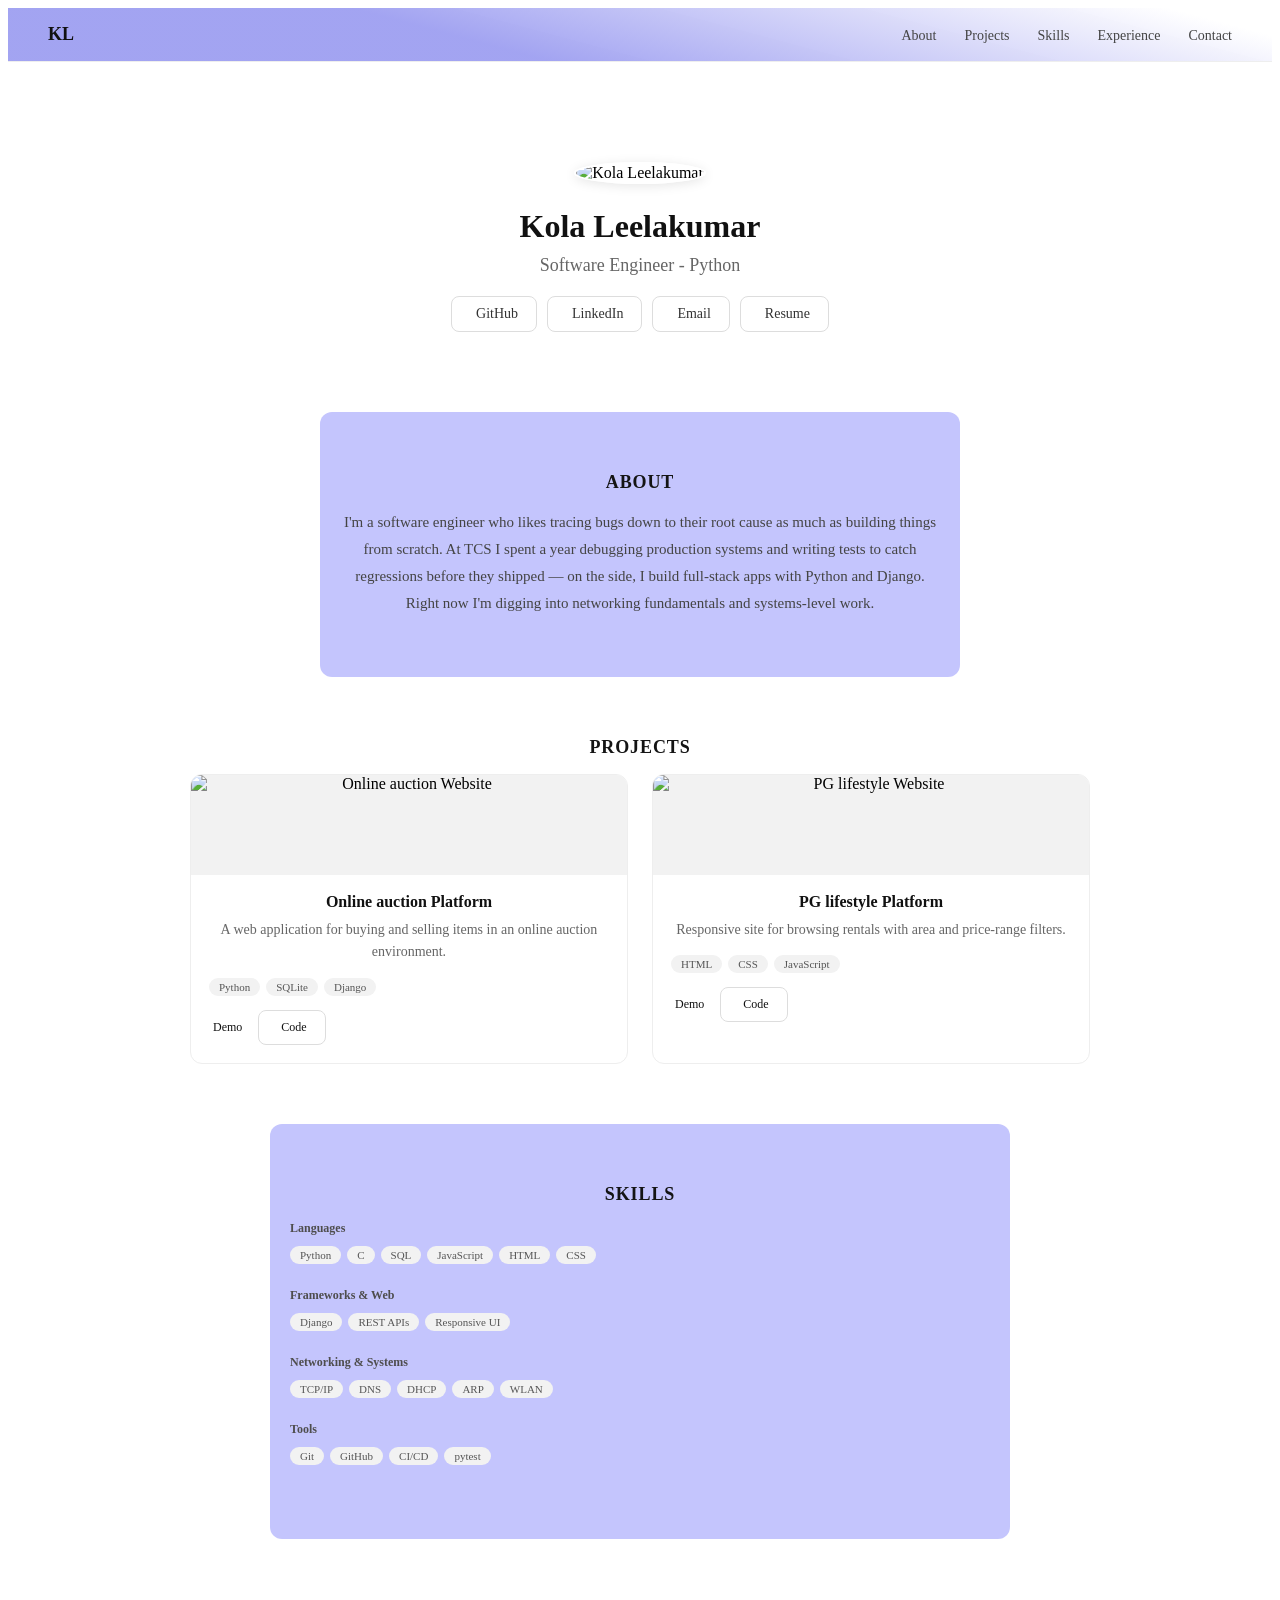
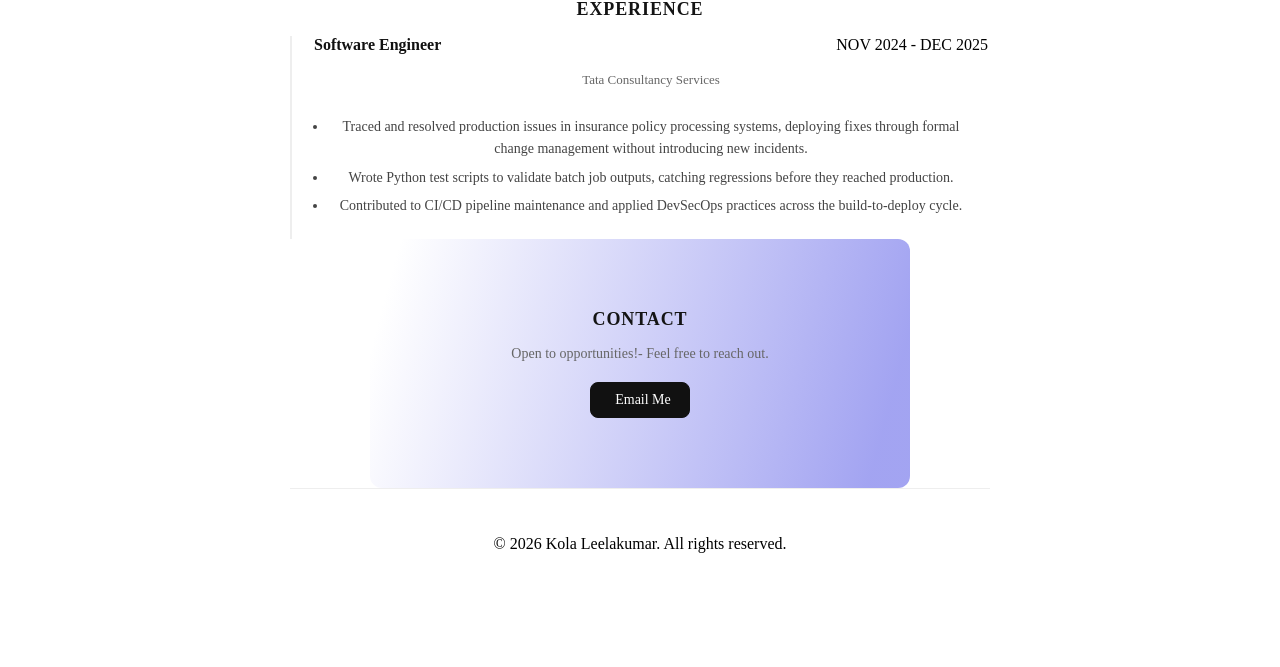
==== index.html @ c90a5a14 "Rename my_port.html to index.html" ====
<!Doctype html>
<html lang="en">
    <head>
        <meta charset="UTF-8">
        <meta name="viewport" content="width=device-width, initial-scale=1.0">
        <title>My Portfolio</title>
        <link rel="stylesheet" href="my_port.css">
        <link rel="stylesheet" href="https://cdn.jsdelivr.net/npm/@tabler/icons-webfont@latest/tabler-icons.min.css">        
    </head>
    <body>
        <nav class="navbar">
            <a href="#home" class="nav-logo">KL </a>

                <ul class="nav-links" id="navLinks">
                    <li><a href="#about">About</a></li>
                    <li><a href="#projects">Projects</a></li>
                    <li><a href="#skills">Skills</a></li>
                    <li><a href="#experience">Experience</a></li>
                    <li><a href="#contact">Contact</a></li>
                </ul>

            <button class="nav-toggle" id="navToggle" aria-label="Toggle menu">
            <span></span><span></span><span></span>
            </button>
        </nav>

        <section class="hero" id="home">
            <div class="hero-content">
                <img src="C:\Users\wfa\Downloads\my_port\templates\images\profile.jpg" alt="Kola Leelakumar" class="hero-image">
                <h1> Kola Leelakumar</h1>
                <p class="hero-tagline">Software Engineer - Python</p>

                <div class="hero-links">
                    <a href='https://github.com/yourusername' target="_blank" class="btn" ><i class='ti ti-brand-github' aria-hidden="true"></i> GitHub</a>
                    <a href='https://linkedin.com/in/yourusername' target="_blank" class="btn"><i class='ti ti-brand-linkedin' aria-hidden="true"></i> LinkedIn</a>
                    <a href="mailto:kolaleelakumar425@gmail.com" class="btn"><i class='ti ti-mail' ></i> Email</a>
                    <a href="C:\Users\wfa\Downloads\my_port\templates\docs\Resume.pdf" target="_blank" class="btn"><i class='ti ti-file' aria-hidden="true"   ></i> Resume</a>
                </div>
            </div>
        </section>

        <section class="about" id="about">
            <h2 class="section-label">About</h2>
            <p class="about-text">I'm a software engineer who likes tracing bugs down to their root cause as much as
                building things from scratch. At TCS I spent a year debugging production systems
                and writing tests to catch regressions before they shipped — on the side, I build
                full-stack apps with Python and Django. Right now I'm digging into networking
                fundamentals and systems-level work.  </p>
        </section>

        <section class="projects" id="projects">
            <p class="section-label">Projects</p>
            <div class="project-grid">

                <div class="project-card">
                    <img src="#" alt="Online auction Website" class="project-image">
                    <div class="project-body">
                        <h3>Online auction Platform</h3>
                        <p class="project-desc">A web application for buying and selling items in an online auction environment.</p>
                        <div class="tag-row">
                            <span class="tag">Python</span>
                            <span class="tag">SQLite</span>
                            <span class="tag">Django</span>

                        </div>
                        <div class="project-links">
                            <a href="project-link.com" target="_blank"><i class="ti ti-external-link"></i>Demo</a>
                            <a href="github.com" target="_blank" class="btn">
                                <i class='ti ti-brand-github' ></i> Code
                            </a>
                        </div>
                    </div>
                </div>

                <div class="project-card">
                    <img src="#" alt="PG lifestyle Website" class="project-image">
                    <div class="project-body">
                        <h3>PG lifestyle Platform</h3>
                        <p class="project-desc">Responsive site for browsing rentals with area and price-range filters.</p>
                        <div class="tag-row">
                            <span class="tag">HTML</span>
                            <span class="tag">CSS</span>
                            <span class="tag">JavaScript</span>

                        </div>
                        <div class="project-links">
                            <a href="project-link.com" target="_blank"><i class="ti ti-external-link"></i>Demo</a>
                            <a href="github.com" target="_blank" class="btn">
                                <i class='ti ti-brand-github' ></i> Code
                            </a>
                        </div>
                    </div>
                </div>
            </div>
        </section>

        <section class="skills" id="skills">
  <p class="section-label">Skills</p>

  <div class="skills-group">
    <p class="skills-category">Languages</p>
    <div class="tag-row">
      <span class="tag">Python</span>
      <span class="tag">C</span>
      <span class="tag">SQL</span>
      <span class="tag">JavaScript</span>
      <span class="tag">HTML</span>
      <span class="tag">CSS</span>
    </div>
  </div>

  <div class="skills-group">
    <p class="skills-category">Frameworks & Web</p>
    <div class="tag-row">
      <span class="tag">Django</span>
      <span class="tag">REST APIs</span>
      <span class="tag">Responsive UI</span>
    </div>
  </div>

  <div class="skills-group">
    <p class="skills-category">Networking & Systems</p>
    <div class="tag-row">
      <span class="tag">TCP/IP</span>
      <span class="tag">DNS</span>
      <span class="tag">DHCP</span>
      <span class="tag">ARP</span>
      <span class="tag">WLAN</span>
    </div>
  </div>

  <div class="skills-group">
    <p class="skills-category">Tools</p>
    <div class="tag-row">
      <span class="tag">Git</span>
      <span class="tag">GitHub</span>
      <span class="tag">CI/CD</span>
      <span class="tag">pytest</span>
    </div>
  </div>
</section>

<section class="experience" id="experience">
    <p class="section-label">Experience</p>
    <div class="exp-item">
        <div class="exp-header">
            <h3 class="exp-title">Software Engineer</h3>
            <span class="exp-duration"> NOV 2024 - DEC 2025</p>
        </div>
        <p class="exp-company">Tata Consultancy Services</p>
         <ul class="exp-list">
      <li>Traced and resolved production issues in insurance policy processing systems, deploying fixes through formal change management without introducing new incidents.</li>
      <li>Wrote Python test scripts to validate batch job outputs, catching regressions before they reached production.</li>
      <li>Contributed to CI/CD pipeline maintenance and applied DevSecOps practices across the build-to-deploy cycle.</li>
    </ul>

    </div>

</secton>

<section class="contact" id ='contact'>
    <p class="section-label">Contact</p>
    <p class="contact-text" >Open to opportunities!- Feel free to reach out.</p>
    <a href="mailto:kolaleelakumar425@gmail.com" class="btn btn-primary">
        <i class="ti ti-mail" aria-hidden="true"></i> Email Me
    </a>
</section>

<footer class="footer">
      <div class="footer-links">
    <a href="https://github.com/yourusername" target="_blank"><i class="ti ti-brand-github"></i></a>
    <a href="https://linkedin.com/in/yourusername" target="_blank"><i class="ti ti-brand-linkedin"></i></a>
    <a href="mailto:kolaleelakumar425@gmail.com"><i class="ti ti-mail"></i></a>
  </div>
    <p>&copy; 2026 Kola Leelakumar. All rights reserved.</p >

</footer>


</body>






















</html>
---- my_port.css ----
*{
    font-family: 'Times New Roman','Google sans', serif;
}
html{
    box-sizing: border-box;
    margin: 0;
    padding: 0;
}

.navbar {
  position: sticky;
  top: 0;
  z-index: 100;
  display: flex;
  align-items: center;
  justify-content: space-between;
  padding: 16px 40px;
  background: linear-gradient(15deg, rgba(105, 107, 233, 0.616)37%, rgba(255, 255, 255, 0.6)93%);
  backdrop-filter: blur(8px);
  border-bottom: 1px solid #eee;
}

.nav-logo {
  font-weight: 600;
  font-size: 18px;
  text-decoration: none;
  color: #111;

}

.nav-links {
  display: flex;
  gap: 28px;
  list-style: none;
  margin: 0;
  padding: 0;
}

.nav-links a {
  text-decoration: none;
  color: #444;
  font-size: 14px;
  transition: color 0.2s;
}

.nav-links a:hover {
  color: #111;
}

/* Hamburger — hidden on desktop */
.nav-toggle {
  display: none;
  flex-direction: column;
  gap: 5px;
  background: none;
  border: none;
  cursor: pointer;
}

.nav-toggle span {
  width: 22px;
  height: 2px;
  background: #111;
}

/* Mobile */
@media (max-width: 700px) {
  .nav-links {
    position: fixed;
    top: 60px;
    left: 0;
    right: 0;
    flex-direction: column;
    background: #fff;
    padding: 20px 40px;
    gap: 18px;
    transform: translateY(-150%);
    transition: transform 0.3s ease;
    border-bottom: 1px solid #eee;
  }

  .nav-links.open {
    transform: translateY(0);
  }

  .nav-toggle {
    display: flex;
  }
}

.hero {
    text-align: center;
    padding: 100px 20px 80px;
    max-width: 600px;
    margin: 0 auto;
}

.hero-image {
    height: 110px;
    width: 110px;
    border-radius: 50%;
    object-fit: cover;
    margin-bottom: 24px;
    border: 2px solid #fff;
    box-shadow: 0 2px 12px rgba(0, 0, 0, 0.1);
}

.hero h1{
    margin: 0 0 10px;
    font-size: 32px;
    font-weight: 600;
    color: #111;

}

.hero-tagline{
    font-size: 18px;
    font-weight: 400;
    color: #666;
    margin: 0 0 20px;
}

.hero-links{
    display:flex;
    gap:10px;
    justify-content:center;
    flex-wrap:wrap;
}

.btn {
  display: inline-flex;
  align-items: center;
  gap: 6px;
  padding: 9px 18px;
  border: 1px solid #ddd;
  border-radius: 8px;
  text-decoration: none;
  color: #333;
  font-size: 14px;
  transition: all 0.2s;
}

.btn:hover {
  border-color: #999;
  background: #f7f7f7;
}

.btn-primary {
  background: #111;
  color: #fff;
  border-color: #111;
}

.btn-primary:hover {
  background: #333;
  border-color: #333;
}

.about,.projects,.skills,.experience,.contact{
    max-width: 600px;
    margin: 0 auto;
    padding: 60px 20px;
    text-align: center;

}

.section-label{
  font-size: 18px;
  font-weight: 600;
  letter-spacing: 0.05em;
  text-transform: uppercase;
  color: #141414;
  margin: 0 0 16px;
}

.about{
    background: rgba(160, 162, 252, 0.616);
        
        border-radius: 12px;

}
.about-text{
    font-size : 15px;
    line-height: 1.8;
    margin: 0 ;
    color: #444;

}

.projects{
    max-width: 900px;
    margin: 0 auto;
    padding: 60px 20px;
}

.project-grid{
    display:grid;
    grid-template-columns: 1fr 1fr;
    gap: 24px;
}

.project-card{
    border:1px solid #eee;
    overflow:hidden;
    border-radius: 12px ;
    transition: transform 0.2s,box-shadow 0.2s;
}

.project-card:hover{
    transform: translateZ(-3px);
    box-shadow: 0 8px 24px rgba(105, 107, 233, 0.616);
}

.project-card img{
    width:100%;
    height:100px;
    object-fit:cover;
    background:#f2f2f2;
    display:block;

}

.project-body{
    padding:18px;
}
.project-body h3 {
  font-size: 16px;
  margin: 0 0 8px;
  color: #111;
}
.project-desc{
    color:#666;
    line-height:1.6;
    font-size:14px;
    margin: 0 0 14px;

}

.tag-row{
    display:flex;
    flex-wrap:wrap;
    gap:6px;
    margin-bottom:14px;
}

.tag{
    font-size:11px;
    color:#555;
    background:#f2f2f2;
    padding:3px 10px;
    border-radius:20px;
}

.project-links{
    display:flex;
    gap:16px;

}

.project-links a{
    color:#111;
    text-decoration:none;
    font-size:12px;
    display:inline-flex;
    align-items:center;
    gap:4px;
    
}

.project-links a:hover{
    color:#111;
    text-decoration:underline;
}

@media(max-width: 700px){
    .project-grid{
        grid-template-columns:1fr;
    }
}

.skills{
    max-width: 700px;
    margin: 0 auto;
    padding: 60px 20px;
    background: rgba(160, 162, 252, 0.616);
    border-radius: 12px;

}

.skills-group{
    margin-bottom:24px;
}

.skills-group:last-child{
    margin:0 ;
}

.skills-category{
    text-align:left;
    font-size:12px;
    font-weight:600;
    color:#4e4d4d;
    margin:0 0 10px;
    
}

.experience{
    max-width: 700px;
    margin: 0 auto;
    padding: 60px 20px;
}

.exp-item{
    border-left:2px solid #eee;
    padding-left:20px;

}

.exp-header{
    display:flex;
    align-items:baseline;
    justify-content:space-between;
    flex-wrap:wrap;
    gap:6px;
    margin:2px;
}

.exp-header h3 {
  font-size: 16px;
  margin: 0;
  color: #111;
}

.exp-date {
    font-size: 12px;
    color: #999;
    }

.exp-company{
    font-size: 13px;
    color: #666;
    margin: 0 0 12px;
}

.exp-list{
    margin:0;
    padding:16px;
}

.exp-list li{
    font-size:14px;
    color:#444;
    line-height:1.6;
    margin-bottom:6px;
}

.contact {
  max-width: 500px;
  margin: 0 auto;
  padding: 70px 20px;
  text-align: center;
background: linear-gradient(105deg, rgba(255, 255, 255, 0.6)5%,rgba(105, 107, 233, 0.616)93%);
border-radius: 12px;

}

.contact-text {
  font-size: 14px;
  color: #666;
  margin: 0 0 20px;
}

.footer {
  border-top: 1px solid #eee;
  padding: 30px 20px;
  text-align: center;
}

.footer-links {
  display: flex;
  gap: 18px;
  justify-content: center;
  margin-bottom: 12px;
}

.footer-links a {
  color: #666;
  font-size: 18px;
  transition: color 0.2s;
  text-decoration: none;
}

.footer-links a:hover {
  color: #111;
}

.footer-text {
  font-size: 12px;
  color: #999;
  margin: 0;
}
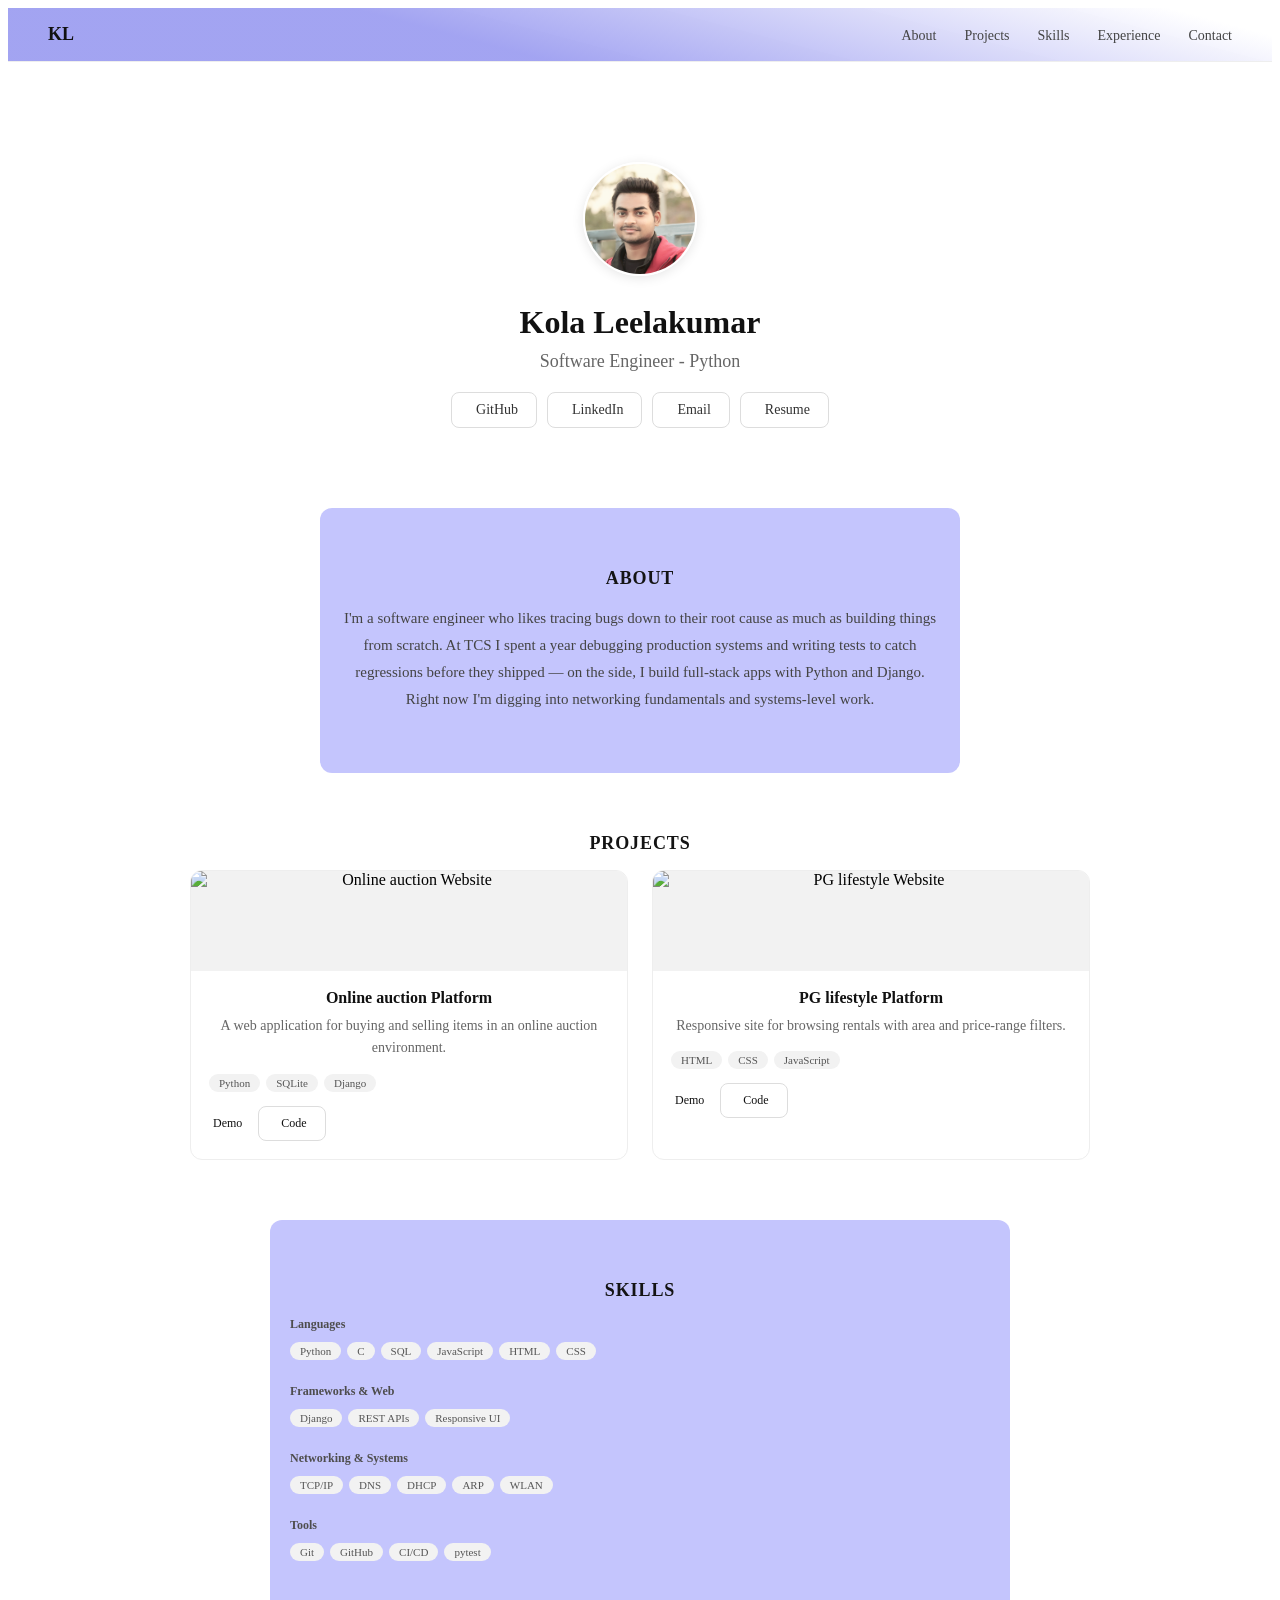
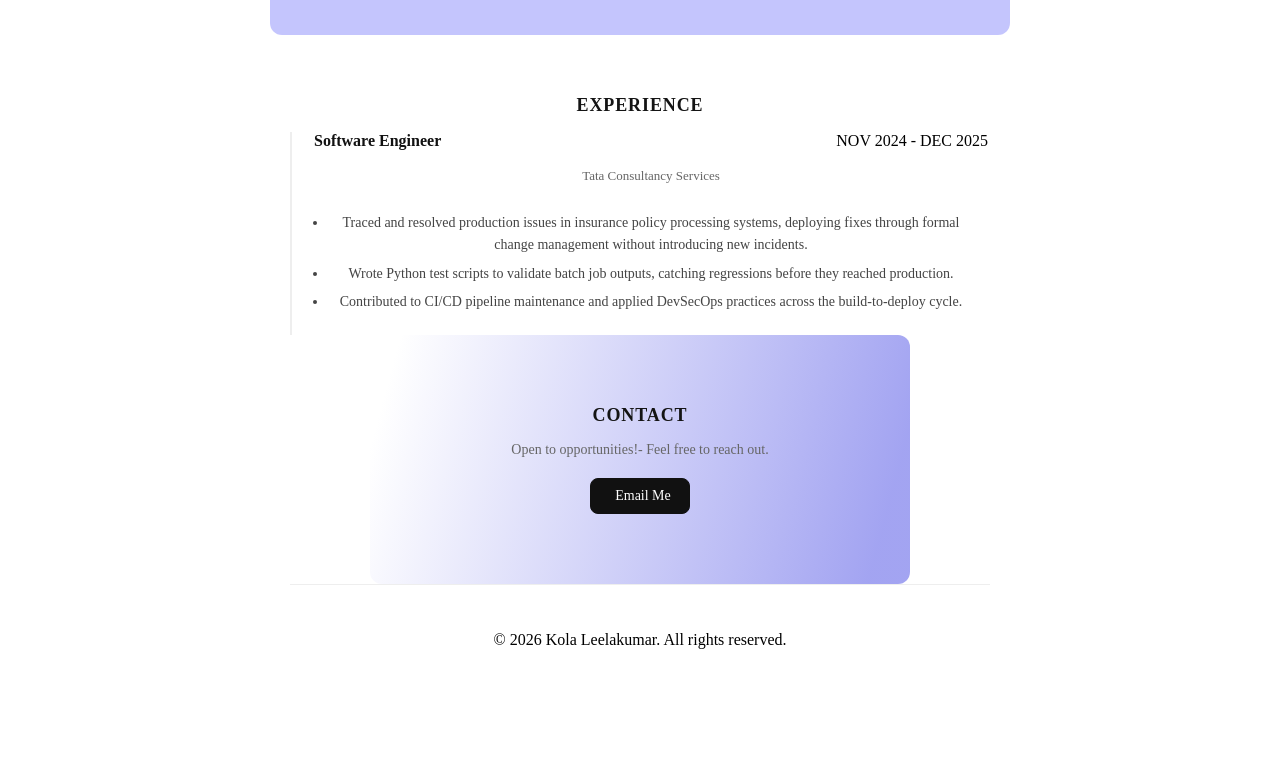
==== commit 412a5175: "Update index.html" ====
--- a/index.html
+++ b/index.html
@@ -4,7 +4,7 @@
         <meta charset="UTF-8">
         <meta name="viewport" content="width=device-width, initial-scale=1.0">
         <title>My Portfolio</title>
-        <link rel="stylesheet" href="my_port.css">
+        <link rel="stylesheet" href="Css/my_port.css">
         <link rel="stylesheet" href="https://cdn.jsdelivr.net/npm/@tabler/icons-webfont@latest/tabler-icons.min.css">        
     </head>
     <body>
@@ -26,7 +26,7 @@
 
         <section class="hero" id="home">
             <div class="hero-content">
-                <img src="C:\Users\wfa\Downloads\my_port\templates\images\profile.jpg" alt="Kola Leelakumar" class="hero-image">
+                <img src="Resources\Images\profile.jpg" alt="Kola Leelakumar" class="hero-image">
                 <h1> Kola Leelakumar</h1>
                 <p class="hero-tagline">Software Engineer - Python</p>
 
@@ -34,7 +34,7 @@
                     <a href='https://github.com/yourusername' target="_blank" class="btn" ><i class='ti ti-brand-github' aria-hidden="true"></i> GitHub</a>
                     <a href='https://linkedin.com/in/yourusername' target="_blank" class="btn"><i class='ti ti-brand-linkedin' aria-hidden="true"></i> LinkedIn</a>
                     <a href="mailto:kolaleelakumar425@gmail.com" class="btn"><i class='ti ti-mail' ></i> Email</a>
-                    <a href="C:\Users\wfa\Downloads\my_port\templates\docs\Resume.pdf" target="_blank" class="btn"><i class='ti ti-file' aria-hidden="true"   ></i> Resume</a>
+                    <a href="Resources\docs\Resume.pdf" target="_blank" class="btn"><i class='ti ti-file' aria-hidden="true"   ></i> Resume</a>
                 </div>
             </div>
         </section>
--- a/Css/my_port.css
+++ b/Css/my_port.css
@@ -0,0 +1,401 @@
+*{
+    font-family: 'Times New Roman','Google sans', serif;
+}
+html{
+    box-sizing: border-box;
+    margin: 0;
+    padding: 0;
+}
+
+.navbar {
+  position: sticky;
+  top: 0;
+  z-index: 100;
+  display: flex;
+  align-items: center;
+  justify-content: space-between;
+  padding: 16px 40px;
+  background: linear-gradient(15deg, rgba(105, 107, 233, 0.616)37%, rgba(255, 255, 255, 0.6)93%);
+  backdrop-filter: blur(8px);
+  border-bottom: 1px solid #eee;
+}
+
+.nav-logo {
+  font-weight: 600;
+  font-size: 18px;
+  text-decoration: none;
+  color: #111;
+
+}
+
+.nav-links {
+  display: flex;
+  gap: 28px;
+  list-style: none;
+  margin: 0;
+  padding: 0;
+}
+
+.nav-links a {
+  text-decoration: none;
+  color: #444;
+  font-size: 14px;
+  transition: color 0.2s;
+}
+
+.nav-links a:hover {
+  color: #111;
+}
+
+/* Hamburger — hidden on desktop */
+.nav-toggle {
+  display: none;
+  flex-direction: column;
+  gap: 5px;
+  background: none;
+  border: none;
+  cursor: pointer;
+}
+
+.nav-toggle span {
+  width: 22px;
+  height: 2px;
+  background: #111;
+}
+
+/* Mobile */
+@media (max-width: 700px) {
+  .nav-links {
+    position: fixed;
+    top: 60px;
+    left: 0;
+    right: 0;
+    flex-direction: column;
+    background: #fff;
+    padding: 20px 40px;
+    gap: 18px;
+    transform: translateY(-150%);
+    transition: transform 0.3s ease;
+    border-bottom: 1px solid #eee;
+  }
+
+  .nav-links.open {
+    transform: translateY(0);
+  }
+
+  .nav-toggle {
+    display: flex;
+  }
+}
+
+.hero {
+    text-align: center;
+    padding: 100px 20px 80px;
+    max-width: 600px;
+    margin: 0 auto;
+}
+
+.hero-image {
+    height: 110px;
+    width: 110px;
+    border-radius: 50%;
+    object-fit: cover;
+    margin-bottom: 24px;
+    border: 2px solid #fff;
+    box-shadow: 0 2px 12px rgba(0, 0, 0, 0.1);
+}
+
+.hero h1{
+    margin: 0 0 10px;
+    font-size: 32px;
+    font-weight: 600;
+    color: #111;
+
+}
+
+.hero-tagline{
+    font-size: 18px;
+    font-weight: 400;
+    color: #666;
+    margin: 0 0 20px;
+}
+
+.hero-links{
+    display:flex;
+    gap:10px;
+    justify-content:center;
+    flex-wrap:wrap;
+}
+
+.btn {
+  display: inline-flex;
+  align-items: center;
+  gap: 6px;
+  padding: 9px 18px;
+  border: 1px solid #ddd;
+  border-radius: 8px;
+  text-decoration: none;
+  color: #333;
+  font-size: 14px;
+  transition: all 0.2s;
+}
+
+.btn:hover {
+  border-color: #999;
+  background: #f7f7f7;
+}
+
+.btn-primary {
+  background: #111;
+  color: #fff;
+  border-color: #111;
+}
+
+.btn-primary:hover {
+  background: #333;
+  border-color: #333;
+}
+
+.about,.projects,.skills,.experience,.contact{
+    max-width: 600px;
+    margin: 0 auto;
+    padding: 60px 20px;
+    text-align: center;
+
+}
+
+.section-label{
+  font-size: 18px;
+  font-weight: 600;
+  letter-spacing: 0.05em;
+  text-transform: uppercase;
+  color: #141414;
+  margin: 0 0 16px;
+}
+
+.about{
+    background: rgba(160, 162, 252, 0.616);
+        
+        border-radius: 12px;
+
+}
+.about-text{
+    font-size : 15px;
+    line-height: 1.8;
+    margin: 0 ;
+    color: #444;
+
+}
+
+.projects{
+    max-width: 900px;
+    margin: 0 auto;
+    padding: 60px 20px;
+}
+
+.project-grid{
+    display:grid;
+    grid-template-columns: 1fr 1fr;
+    gap: 24px;
+}
+
+.project-card{
+    border:1px solid #eee;
+    overflow:hidden;
+    border-radius: 12px ;
+    transition: transform 0.2s,box-shadow 0.2s;
+}
+
+.project-card:hover{
+    transform: translateZ(-3px);
+    box-shadow: 0 8px 24px rgba(105, 107, 233, 0.616);
+}
+
+.project-card img{
+    width:100%;
+    height:100px;
+    object-fit:cover;
+    background:#f2f2f2;
+    display:block;
+
+}
+
+.project-body{
+    padding:18px;
+}
+.project-body h3 {
+  font-size: 16px;
+  margin: 0 0 8px;
+  color: #111;
+}
+.project-desc{
+    color:#666;
+    line-height:1.6;
+    font-size:14px;
+    margin: 0 0 14px;
+
+}
+
+.tag-row{
+    display:flex;
+    flex-wrap:wrap;
+    gap:6px;
+    margin-bottom:14px;
+}
+
+.tag{
+    font-size:11px;
+    color:#555;
+    background:#f2f2f2;
+    padding:3px 10px;
+    border-radius:20px;
+}
+
+.project-links{
+    display:flex;
+    gap:16px;
+
+}
+
+.project-links a{
+    color:#111;
+    text-decoration:none;
+    font-size:12px;
+    display:inline-flex;
+    align-items:center;
+    gap:4px;
+    
+}
+
+.project-links a:hover{
+    color:#111;
+    text-decoration:underline;
+}
+
+@media(max-width: 700px){
+    .project-grid{
+        grid-template-columns:1fr;
+    }
+}
+
+.skills{
+    max-width: 700px;
+    margin: 0 auto;
+    padding: 60px 20px;
+    background: rgba(160, 162, 252, 0.616);
+    border-radius: 12px;
+
+}
+
+.skills-group{
+    margin-bottom:24px;
+}
+
+.skills-group:last-child{
+    margin:0 ;
+}
+
+.skills-category{
+    text-align:left;
+    font-size:12px;
+    font-weight:600;
+    color:#4e4d4d;
+    margin:0 0 10px;
+    
+}
+
+.experience{
+    max-width: 700px;
+    margin: 0 auto;
+    padding: 60px 20px;
+}
+
+.exp-item{
+    border-left:2px solid #eee;
+    padding-left:20px;
+
+}
+
+.exp-header{
+    display:flex;
+    align-items:baseline;
+    justify-content:space-between;
+    flex-wrap:wrap;
+    gap:6px;
+    margin:2px;
+}
+
+.exp-header h3 {
+  font-size: 16px;
+  margin: 0;
+  color: #111;
+}
+
+.exp-date {
+    font-size: 12px;
+    color: #999;
+    }
+
+.exp-company{
+    font-size: 13px;
+    color: #666;
+    margin: 0 0 12px;
+}
+
+.exp-list{
+    margin:0;
+    padding:16px;
+}
+
+.exp-list li{
+    font-size:14px;
+    color:#444;
+    line-height:1.6;
+    margin-bottom:6px;
+}
+
+.contact {
+  max-width: 500px;
+  margin: 0 auto;
+  padding: 70px 20px;
+  text-align: center;
+background: linear-gradient(105deg, rgba(255, 255, 255, 0.6)5%,rgba(105, 107, 233, 0.616)93%);
+border-radius: 12px;
+
+}
+
+.contact-text {
+  font-size: 14px;
+  color: #666;
+  margin: 0 0 20px;
+}
+
+.footer {
+  border-top: 1px solid #eee;
+  padding: 30px 20px;
+  text-align: center;
+}
+
+.footer-links {
+  display: flex;
+  gap: 18px;
+  justify-content: center;
+  margin-bottom: 12px;
+}
+
+.footer-links a {
+  color: #666;
+  font-size: 18px;
+  transition: color 0.2s;
+  text-decoration: none;
+}
+
+.footer-links a:hover {
+  color: #111;
+}
+
+.footer-text {
+  font-size: 12px;
+  color: #999;
+  margin: 0;
+}
